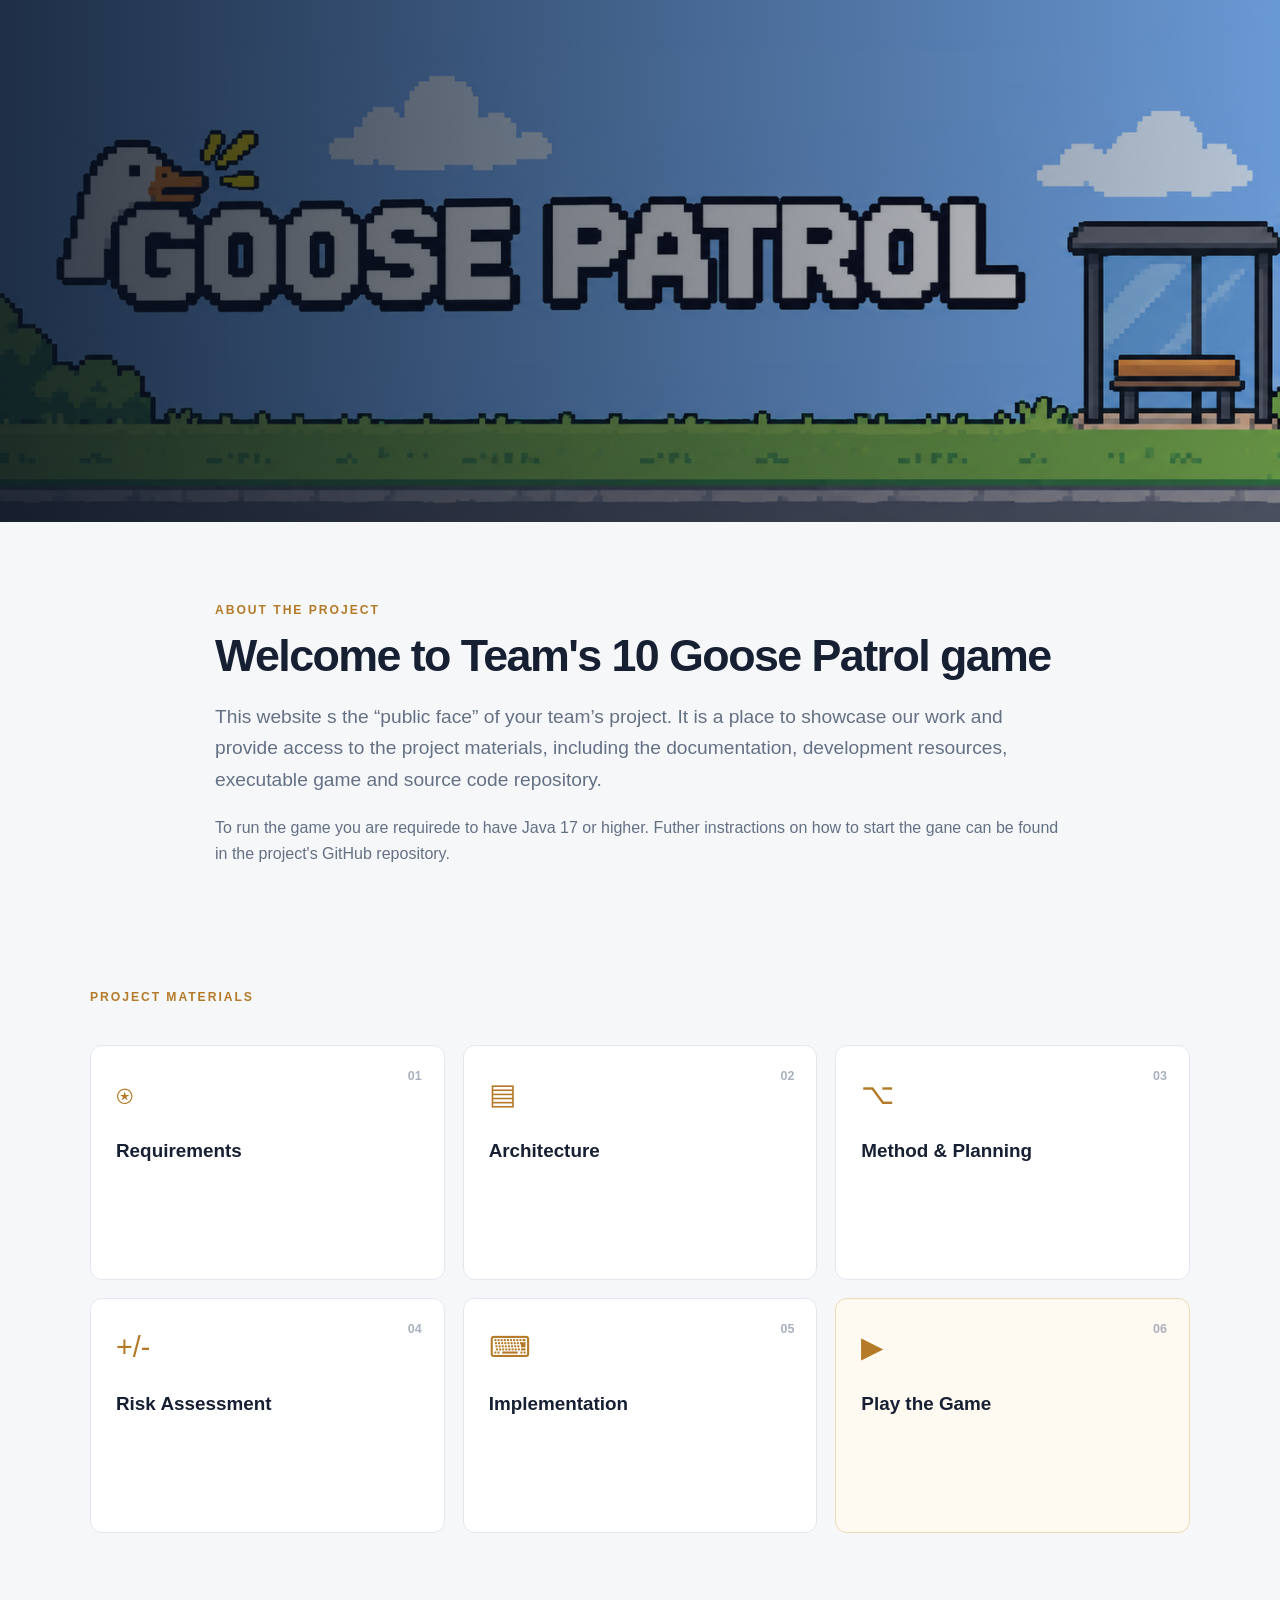
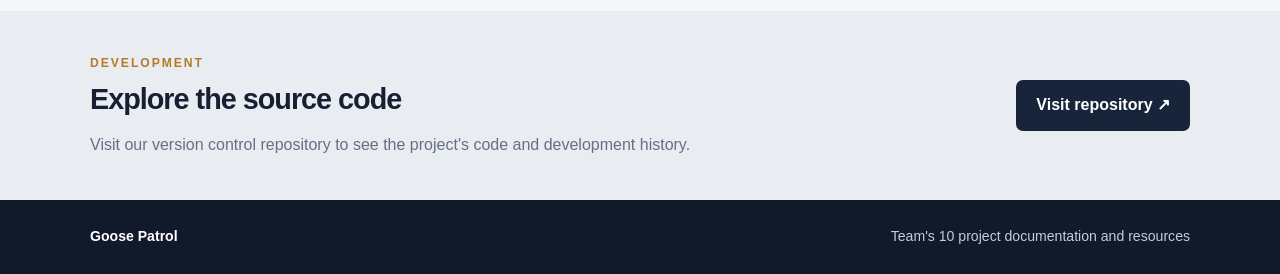
==== index.html @ e9b0af56 "Add files via upload" ====
<!DOCTYPE html>
<html lang="en">
<head>
  <meta charset="UTF-8">
  <meta name="viewport" content="width=device-width, initial-scale=1.0">  
  <link rel="stylesheet" href="WebSite/styles.css">
</head>
<body>
  <header class="hero">
    <img class="hero-image" src="WebSite/images/splash.png">
    <div class="hero-shade"></div>
  </header>

  <main>
    <section class="intro section" id="project">
      <p class="eyebrow">ABOUT THE PROJECT</p>
      <h2>Welcome to Team's 10 Goose Patrol game</h2>
      <p class="lead">
        This website s the “public face” of your team’s project. It is a place to showcase our work and provide access to the project materials, including the documentation, development resources, executable game and source code repository.
      </p>
      <p>
        To run the game you are requirede to have Java 17 or higher. Futher instractions on how to start the gane can be found in the project's GitHub repository.
      </p>
    </section>

    <section class="section documents" id="documentation">
      <div class="section-heading">
        <div>
          <p class="eyebrow">PROJECT MATERIALS</p>
        </div>
      </div>

      <div class="card-grid">
        <a class="doc-card" href="WebSite/requirements.html">
          <span class="card-number">01</span>
          <span class="card-icon" aria-hidden="true">⍟</span>
          <h3>Requirements</h3>
        </a>

        <a class="doc-card" href="WebSite/architecture.html">
          <span class="card-number">02</span>
          <span class="card-icon" aria-hidden="true">▤</span>
          <h3>Architecture</h3>
        </a>

        <a class="doc-card" href="WebSite/planning.html">
          <span class="card-number">03</span>
          <span class="card-icon" aria-hidden="true">⌥</span>
          <h3>Method &amp; Planning</h3>
        </a>

        <a class="doc-card" href="WebSite/risk.html">
          <span class="card-number">04</span>
          <span class="card-icon" aria-hidden="true">+/-</span>
          <h3>Risk Assessment</h3>
        </a>

        <a class="doc-card" href="WebSite/implementation.html">
          <span class="card-number">05</span>
          <span class="card-icon" aria-hidden="true">⌨</span>
          <h3>Implementation</h3>
        </a>

        <a class="doc-card featured-card" href="WebSite/game.html">
          <span class="card-number">06</span>
          <span class="card-icon" aria-hidden="true">▶</span>
          <h3>Play the Game</h3>
        </a>
      </div>
    </section>

    <section class="repository-strip">
      <div>
        <p class="eyebrow">DEVELOPMENT</p>
        <h2>Explore the source code</h2>
        <p>Visit our version control repository to see the project's code and development history.</p>
      </div>
      <!-- Replace the # with your team's GitHub/GitLab repository URL. -->
      <a class="button button-dark" href="#" target="_blank" rel="noopener">Visit repository ↗</a>
    </section>
  </main>

  <footer>
    <a class="footer-brand" href="index.html">Goose Patrol </a>
    <p>Team's 10 project documentation and resources</p>
  </footer>
</body>
</html>
---- WebSite/styles.css ----
/* ---------- Base styles ---------- */
:root {
  --ink: #172033;
  --muted: #647084;
  --paper: #f6f7f9;
  --white: #ffffff;
  --accent: #e2a64b;
  --line: #e4e8ee;
  --navy: #17243a;
}

* { box-sizing: border-box; }
html { scroll-behavior: smooth; }
body {
  margin: 0;
  color: var(--ink);
  background: var(--paper);
  font-family: Arial, Helvetica, sans-serif;
  line-height: 1.65;
}
a { color: inherit; }

/* ---------- Full-width top banner ---------- */
.hero {
  position: relative;
  width: 100%;
  min-height: 430px;
  height: 58vh;
  max-height: 650px;
  overflow: hidden;
  display: flex;
  align-items: center;
  background: #25344d;
}
.hero-image {
  position: absolute;
  inset: 0;
  width: 100%;
  height: 100%;
  object-fit: cover;
  object-position: center;
}
.hero-shade {
  position: absolute;
  inset: 0;
  background: linear-gradient(90deg, rgba(8, 16, 30, .82), rgba(8, 16, 30, .18));
}
.hero-content {
  position: relative;
  z-index: 1;
  width: min(1100px, calc(100% - 48px));
  margin: 0 auto;
  color: white;
  padding: 55px 0;
}
.eyebrow {
  margin: 0 0 10px;
  color: #b47a28;
  font-size: .76rem;
  font-weight: 800;
  letter-spacing: .16em;
}
.hero .eyebrow { color: #f2c477; }
.hero h1 {
  max-width: 760px;
  margin: 0;
  font-size: clamp(2.8rem, 7vw, 5.8rem);
  line-height: 1.03;
  letter-spacing: -.045em;
}
.hero-content > p:not(.eyebrow) {
  max-width: 560px;
  margin: 20px 0 28px;
  color: rgba(255,255,255,.88);
  font-size: 1.1rem;
}

/* ---------- Buttons and sections ---------- */
.button {
  display: inline-flex;
  align-items: center;
  justify-content: center;
  min-height: 48px;
  padding: 12px 20px;
  border-radius: 7px;
  text-decoration: none;
  font-weight: 700;
  transition: transform .18s ease, opacity .18s ease;
}
.button:hover { transform: translateY(-2px); opacity: .92; }
.button-light { color: var(--ink); background: white; }
.button-dark { color: white; background: var(--navy); }
.section {
  width: min(1100px, calc(100% - 48px));
  margin: 0 auto;
  padding: 78px 0;
}
.intro { max-width: 850px; }
h2 {
  margin: 0 0 15px;
  font-size: clamp(2rem, 4vw, 2.8rem);
  line-height: 1.15;
  letter-spacing: -.035em;
}
.intro p:not(.eyebrow) { color: var(--muted); }
.intro .lead { color: #39465a; font-size: 1.2rem; }

/* ---------- Documentation cards ---------- */
.documents { padding-top: 25px; }
.section-heading {
  display: flex;
  align-items: end;
  justify-content: space-between;
  gap: 24px;
  margin-bottom: 28px;
}
.section-heading > p { max-width: 300px; color: var(--muted); }
.card-grid {
  display: grid;
  grid-template-columns: repeat(3, minmax(0, 1fr));
  gap: 18px;
}
.doc-card {
  position: relative;
  display: block;
  min-height: 235px;
  padding: 25px;
  border: 1px solid var(--line);
  border-radius: 12px;
  background: var(--white);
  text-decoration: none;
  transition: transform .18s ease, box-shadow .18s ease, border-color .18s ease;
}
.doc-card:hover {
  transform: translateY(-4px);
  border-color: #d3a45e;
  box-shadow: 0 12px 28px rgba(23,32,51,.08);
}
.card-number {
  position: absolute;
  top: 20px;
  right: 22px;
  color: #aab2bf;
  font-size: .78rem;
  font-weight: 700;
}
.card-icon { display: block; margin-bottom: 17px; color: #b47a28; font-size: 1.8rem; }
.doc-card h3 { margin: 0 0 7px; font-size: 1.18rem; }
.doc-card p { margin: 0 0 20px; color: var(--muted); font-size: .94rem; }
.card-link { color: #98631d; font-size: .9rem; font-weight: 700; }
.featured-card { background: #fffaf1; border-color: #eed9b6; }

/* ---------- Repository strip ---------- */
.repository-strip {
  display: flex;
  align-items: center;
  justify-content: space-between;
  gap: 28px;
  padding: 42px max(24px, calc((100% - 1100px) / 2));
  background: #e9edf2;
}
.repository-strip h2 { font-size: 1.8rem; }
.repository-strip p:not(.eyebrow) { max-width: 650px; margin-bottom: 0; color: var(--muted); }

/* ---------- Bottom resource hub ---------- */
.resource-hub {
  margin-top: 20px;
  margin-bottom: 35px;
  padding: 42px;
  border-radius: 14px;
  background: var(--navy);
  color: white;
}
.resource-hub .eyebrow { color: #f2c477; }
.resource-hub h2 { font-size: 2rem; }
.hub-intro { margin-top: 0; color: #c4ccda; }
.hub-grid {
  display: grid;
  grid-template-columns: repeat(2, minmax(0, 1fr));
  gap: 0 30px;
  margin-top: 25px;
  border-top: 1px solid rgba(255,255,255,.18);
}
.hub-grid a {
  padding: 14px 0;
  border-bottom: 1px solid rgba(255,255,255,.18);
  color: white;
  text-decoration: none;
}
.hub-grid a:hover { color: #f2c477; }

/* ---------- Footer ---------- */
footer {
  display: flex;
  align-items: center;
  justify-content: space-between;
  gap: 20px;
  padding: 25px max(24px, calc((100% - 1100px) / 2));
  background: #101a2b;
  color: #c4ccda;
  font-size: .88rem;
}
footer p { margin: 0; }
.footer-brand { color: white; font-weight: 800; text-decoration: none; }
.back-top { color: white; text-decoration: none; }

/* ---------- Individual document pages ---------- */
.page-header {
  position: relative;
  width: 100%;
  min-height: 130px;
  height: 48vh;
  max-height: 450px;
  overflow: hidden;
  display: flex;
  align-items: center;
  background: #25344d;
}
.page-header-inner, .page-content { width: min(900px, 100%); margin: 0 auto; }
.page-header h1 { margin: 0; font-size: clamp(2.3rem, 6vw, 4rem); line-height: 1.1; }
.page-header p { color: #c4ccda; }
.page-content { padding: 55px 24px 90px; }
.file-panel {
  display: flex;
  align-items: center;
  justify-content: space-between;
  gap: 20px;
  margin-top: 28px;
  padding: 22px;
  border: 1px solid var(--line);
  border-radius: 10px;
  background: white;
}
.file-panel p { margin: 3px 0 0; color: var(--muted); }
.file-panel .button { white-space: nowrap; }
.back-link { display: inline-block; margin-bottom: 25px; color: #98631d; font-weight: 700; text-decoration: none; }

@media (max-width: 760px) {
  .hero { min-height: 390px; height: 55vh; }
  .card-grid { grid-template-columns: repeat(2, minmax(0, 1fr)); }
  .section-heading, .repository-strip { align-items: flex-start; flex-direction: column; }
  .resource-hub { padding: 30px 24px; }
  footer { align-items: flex-start; flex-direction: column; }
}
@media (max-width: 520px) {
  .hero { min-height: 370px; }
  .hero-content, .section { width: min(100% - 32px, 1100px); }
  .card-grid, .hub-grid { grid-template-columns: 1fr; }
  .doc-card { min-height: 205px; }
  .file-panel { align-items: flex-start; flex-direction: column; }
}
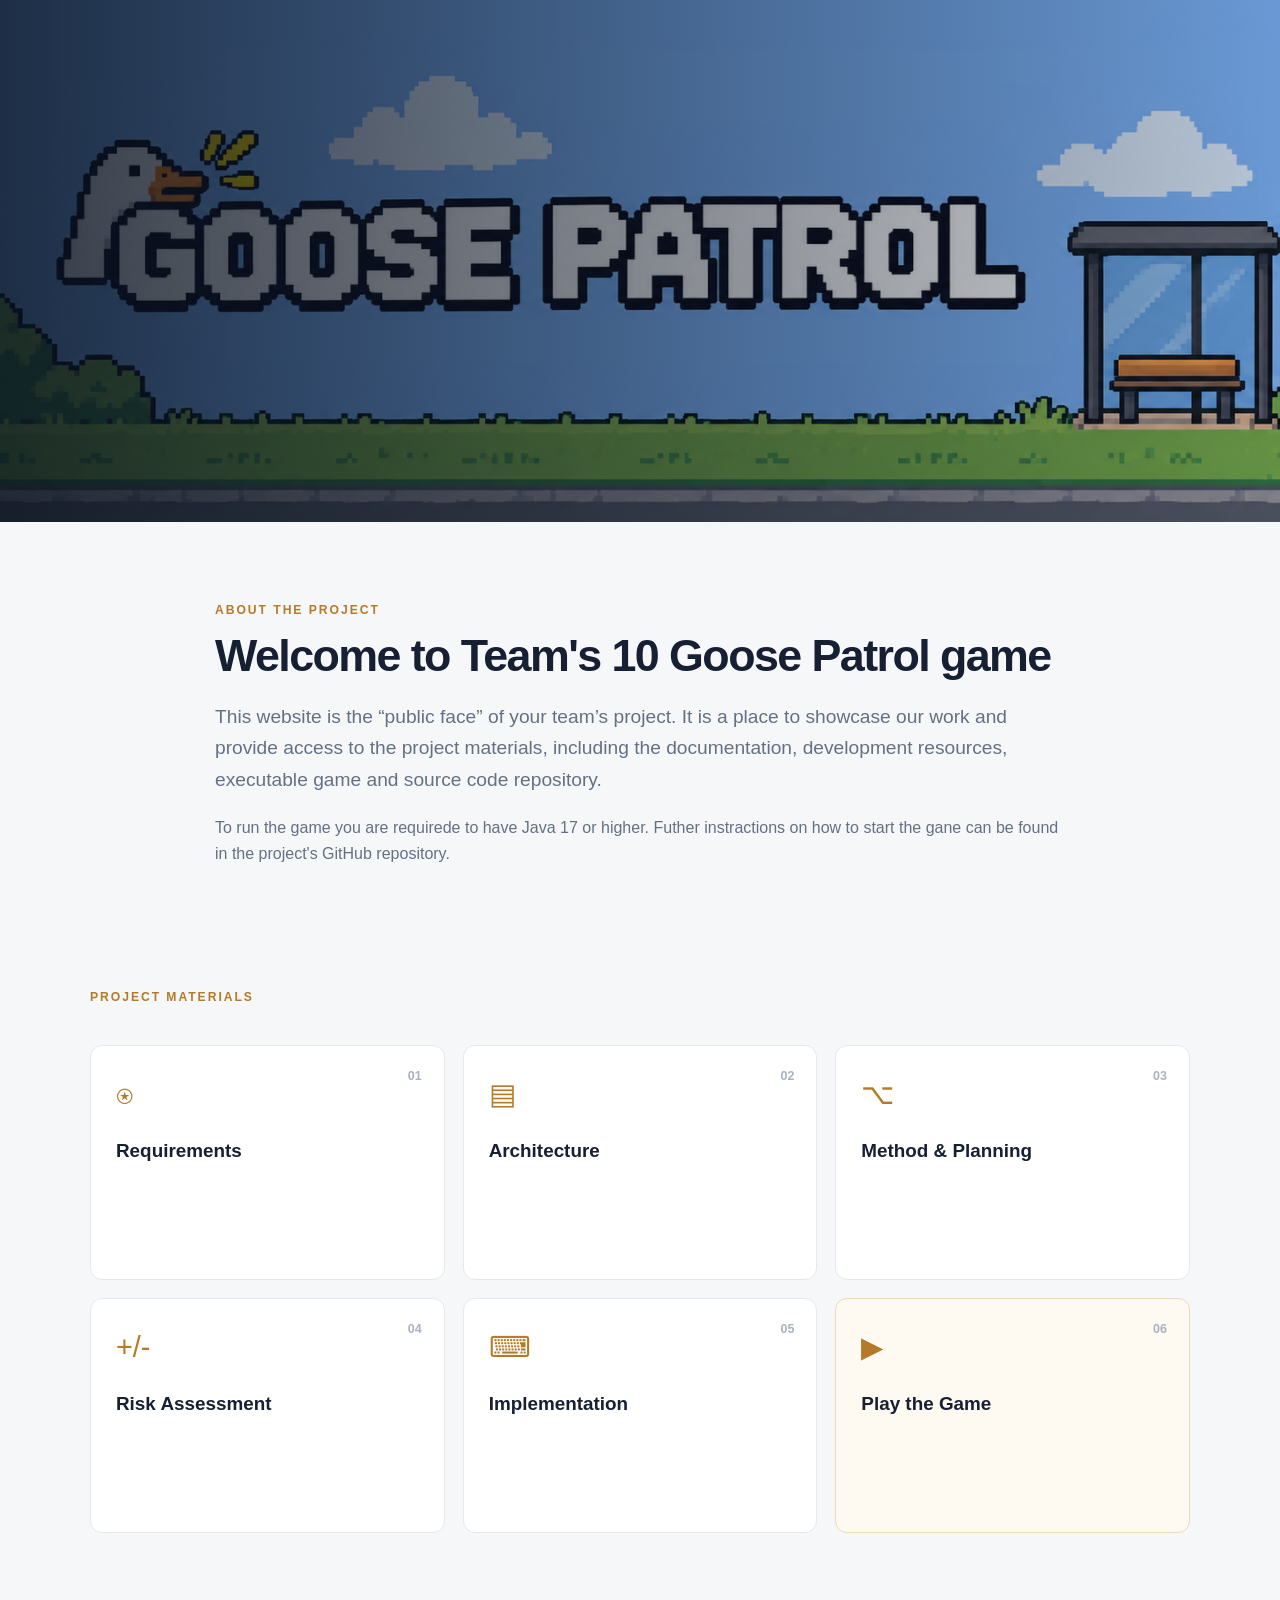
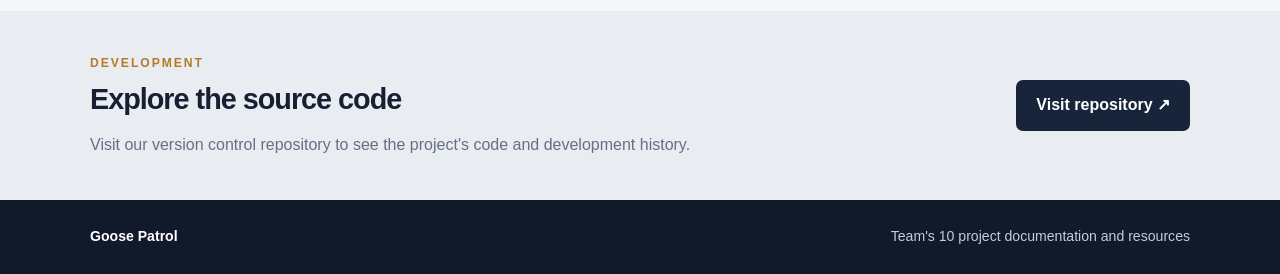
==== commit c7024615: "Update index.html" ====
--- a/index.html
+++ b/index.html
@@ -16,7 +16,7 @@
       <p class="eyebrow">ABOUT THE PROJECT</p>
       <h2>Welcome to Team's 10 Goose Patrol game</h2>
       <p class="lead">
-        This website s the “public face” of your team’s project. It is a place to showcase our work and provide access to the project materials, including the documentation, development resources, executable game and source code repository.
+        This website is the “public face” of your team’s project. It is a place to showcase our work and provide access to the project materials, including the documentation, development resources, executable game and source code repository.
       </p>
       <p>
         To run the game you are requirede to have Java 17 or higher. Futher instractions on how to start the gane can be found in the project's GitHub repository.
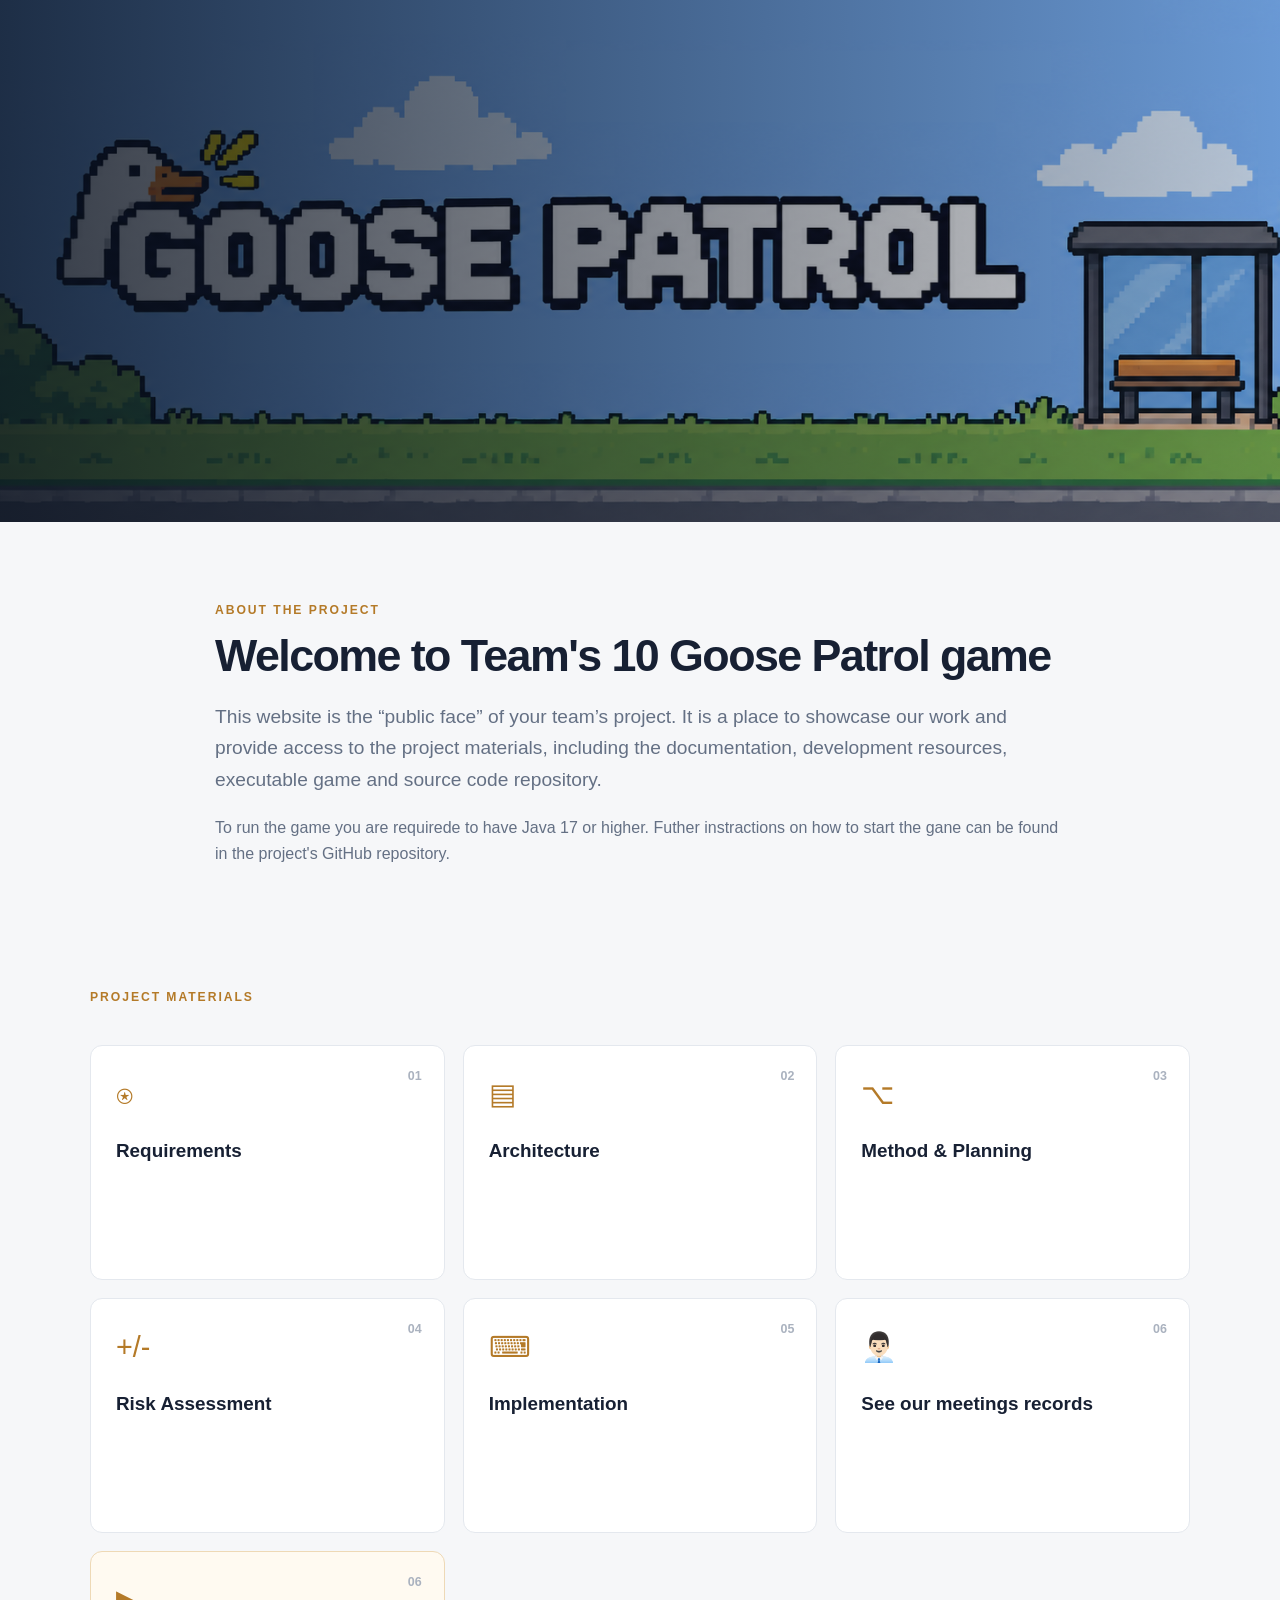
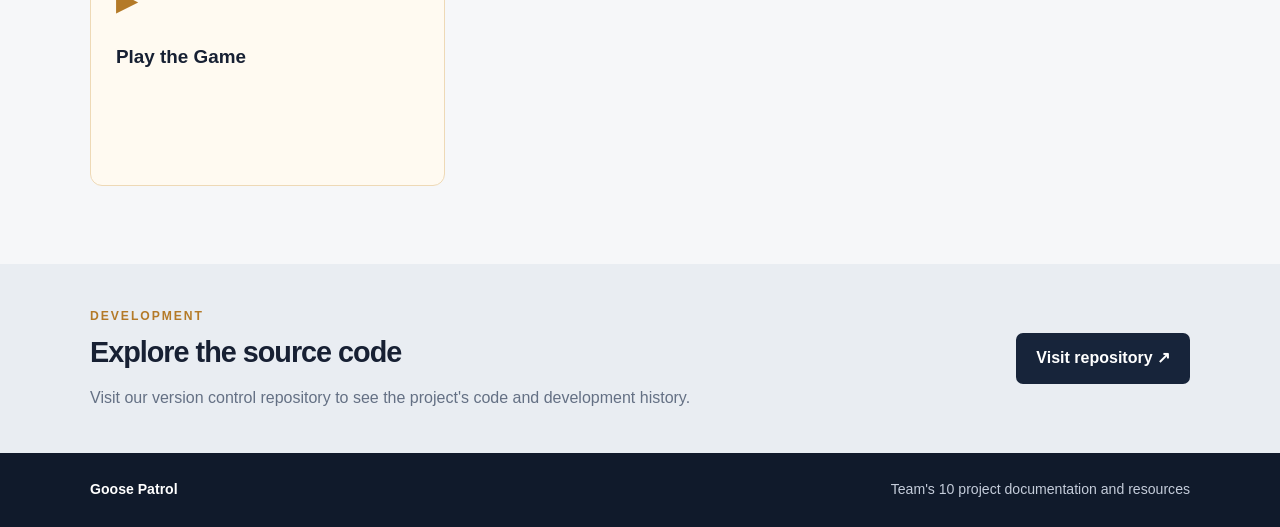
==== commit f315ad24: "Add files via upload" ====
--- a/index.html
+++ b/index.html
@@ -61,6 +61,12 @@
           <h3>Implementation</h3>
         </a>
 
+        <a class="doc-card" href="WebSite/Meetings.html">
+          <span class="card-number">06</span>
+          <span class="card-icon" aria-hidden="true">👨🏻‍💼</span>
+          <h3>See our meetings records</h3>
+        </a>
+
         <a class="doc-card featured-card" href="WebSite/game.html">
           <span class="card-number">06</span>
           <span class="card-icon" aria-hidden="true">▶</span>
@@ -75,8 +81,7 @@
         <h2>Explore the source code</h2>
         <p>Visit our version control repository to see the project's code and development history.</p>
       </div>
-      <!-- Replace the # with your team's GitHub/GitLab repository URL. -->
-      <a class="button button-dark" href="#" target="_blank" rel="noopener">Visit repository ↗</a>
+      <a class="button button-dark" href="https://github.com/VladislavBeer/eng1-c3-g10/" target="_blank" rel="noopener">Visit repository ↗</a>
     </section>
   </main>
 
--- a/WebSite/styles.css
+++ b/WebSite/styles.css
@@ -1,4 +1,3 @@
-/* ---------- Base styles ---------- */
 :root {
   --ink: #172033;
   --muted: #647084;
@@ -20,7 +19,6 @@
 }
 a { color: inherit; }
 
-/* ---------- Full-width top banner ---------- */
 .hero {
   position: relative;
   width: 100%;
@@ -75,7 +73,6 @@
   font-size: 1.1rem;
 }
 
-/* ---------- Buttons and sections ---------- */
 .button {
   display: inline-flex;
   align-items: center;
@@ -105,7 +102,6 @@
 .intro p:not(.eyebrow) { color: var(--muted); }
 .intro .lead { color: #39465a; font-size: 1.2rem; }
 
-/* ---------- Documentation cards ---------- */
 .documents { padding-top: 25px; }
 .section-heading {
   display: flex;
@@ -150,7 +146,6 @@
 .card-link { color: #98631d; font-size: .9rem; font-weight: 700; }
 .featured-card { background: #fffaf1; border-color: #eed9b6; }
 
-/* ---------- Repository strip ---------- */
 .repository-strip {
   display: flex;
   align-items: center;
@@ -162,7 +157,6 @@
 .repository-strip h2 { font-size: 1.8rem; }
 .repository-strip p:not(.eyebrow) { max-width: 650px; margin-bottom: 0; color: var(--muted); }
 
-/* ---------- Bottom resource hub ---------- */
 .resource-hub {
   margin-top: 20px;
   margin-bottom: 35px;
@@ -189,7 +183,6 @@
 }
 .hub-grid a:hover { color: #f2c477; }
 
-/* ---------- Footer ---------- */
 footer {
   display: flex;
   align-items: center;
@@ -204,7 +197,6 @@
 .footer-brand { color: white; font-weight: 800; text-decoration: none; }
 .back-top { color: white; text-decoration: none; }
 
-/* ---------- Individual document pages ---------- */
 .page-header {
   position: relative;
   width: 100%;
